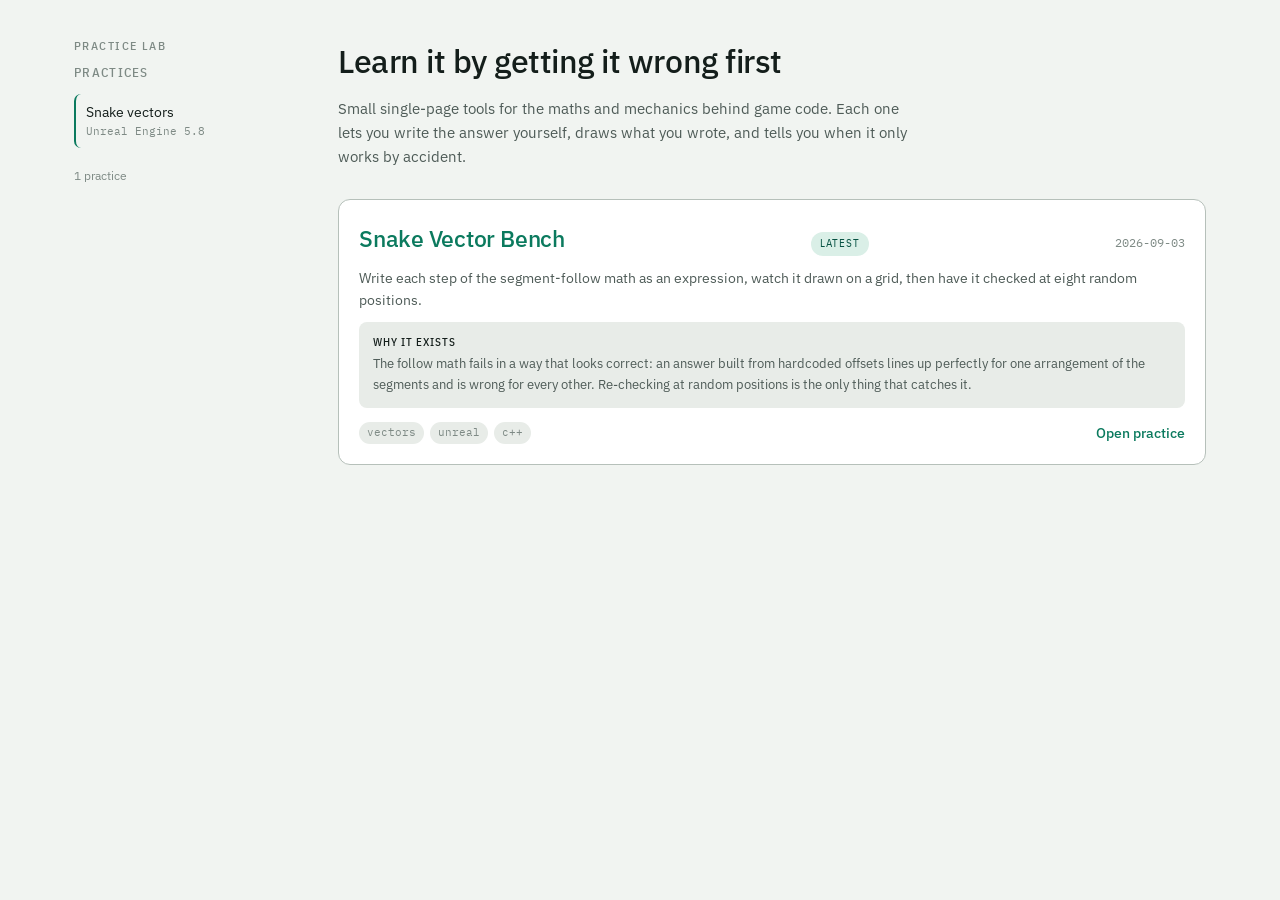
==== index.html @ f303b083 "Add Practice Lab site with the Snake Vector Bench A GitHub Pages site collecting small single-page p" ====
<!doctype html>
<html lang="en">
<head>
<meta charset="utf-8">
<meta name="viewport" content="width=device-width, initial-scale=1">
<title>Practice Lab</title>
<meta name="description" content="Small hands-on pages for game engine maths and mechanics — type the answer, see it drawn, get it checked.">
<link rel="preconnect" href="https://fonts.googleapis.com">
<link rel="preconnect" href="https://fonts.gstatic.com" crossorigin>
<link rel="stylesheet" href="https://fonts.googleapis.com/css2?family=IBM+Plex+Mono:wght@400;500&family=IBM+Plex+Sans+Condensed:wght@500&family=IBM+Plex+Sans:wght@400;500&display=swap">
<link rel="stylesheet" href="assets/site.css">
</head>
<body>
<div class="shell">
  <aside class="side">
    <p class="eyebrow">Practice lab</p>
    <h2>Practices</h2>
    <nav aria-label="All practices"><ul id="nav"></ul></nav>
    <p class="count" id="count"></p>
  </aside>

  <main>
    <div class="masthead">
      <h1>Learn it by getting it wrong first</h1>
      <p>Small single-page tools for the maths and mechanics behind game code. Each one lets you write the answer yourself, draws what you wrote, and tells you when it only works by accident.</p>
    </div>
    <div class="cards" id="cards"></div>
  </main>
</div>

<script src="assets/manifest.js"></script>
<script src="assets/site.js"></script>
</body>
</html>
---- assets/site.css ----
:root{
  --ground:#F1F4F1; --surface:#FFFFFF; --sunk:#E8ECE8;
  --ink:#141E1B; --ink-2:#4E5B57; --ink-3:#7E8A85;
  --line:#D4DBD6; --line-2:#B6C0BA;
  --accent:#0B7A5E; --accent-soft:#DAEFE7; --accent-ink:#075243;
}
@media (prefers-color-scheme: dark){
  :root:not([data-theme="light"]){
    --ground:#0F1617; --surface:#18211F; --sunk:#131B1A;
    --ink:#E5ECE8; --ink-2:#A2AFAA; --ink-3:#7A8681;
    --line:#283432; --line-2:#3A4744;
    --accent:#45D3A5; --accent-soft:#10312A; --accent-ink:#8DE8C6;
  }
}
:root[data-theme="dark"]{
  --ground:#0F1617; --surface:#18211F; --sunk:#131B1A;
  --ink:#E5ECE8; --ink-2:#A2AFAA; --ink-3:#7A8681;
  --line:#283432; --line-2:#3A4744;
  --accent:#45D3A5; --accent-soft:#10312A; --accent-ink:#8DE8C6;
}

*{box-sizing:border-box}
html{color-scheme:light dark}
body{
  margin:0;background:var(--ground);color:var(--ink);
  font-family:"IBM Plex Sans",system-ui,-apple-system,sans-serif;
  font-size:15px;line-height:1.6;
}
a{color:var(--accent);text-decoration:none}
a:hover{text-decoration:underline}
a:focus-visible{outline:2px solid var(--accent);outline-offset:3px;border-radius:4px}

.shell{max-width:1180px;margin:0 auto;padding:36px 24px 80px;display:grid;grid-template-columns:224px minmax(0,1fr);gap:40px;align-items:start}
@media (max-width:860px){.shell{grid-template-columns:1fr;gap:28px;padding-top:28px}}

.eyebrow{
  font-family:"IBM Plex Sans Condensed","IBM Plex Sans",sans-serif;
  font-weight:500;text-transform:uppercase;letter-spacing:.12em;
  font-size:12px;color:var(--ink-3);margin:0 0 8px;
}
.side{position:sticky;top:36px}
@media (max-width:860px){.side{position:static}}
.side h2{font-size:13px;font-weight:500;color:var(--ink-3);margin:0 0 10px;text-transform:uppercase;letter-spacing:.1em;font-family:"IBM Plex Sans Condensed",sans-serif}
.side nav ul{list-style:none;margin:0;padding:0;display:flex;flex-direction:column;gap:2px}
.side nav a{
  display:block;padding:7px 10px;border-radius:7px;color:var(--ink);
  border-left:2px solid transparent;font-size:14px;
}
.side nav a:hover{background:var(--sunk);text-decoration:none}
.side nav a[data-new=true]{border-left-color:var(--accent)}
.side nav .tag{display:block;font-size:11px;color:var(--ink-3);font-family:"IBM Plex Mono",monospace}
.side .count{margin:18px 0 0;font-size:12px;color:var(--ink-3)}

.masthead{margin:0 0 30px}
.masthead h1{font-size:32px;font-weight:500;letter-spacing:-.015em;margin:0 0 10px;text-wrap:balance}
.masthead p{margin:0;color:var(--ink-2);max-width:64ch}

.cards{display:grid;gap:16px;grid-template-columns:repeat(auto-fill,minmax(280px,1fr))}
.card{
  background:var(--surface);border:1px solid var(--line);border-radius:12px;
  padding:20px;display:flex;flex-direction:column;gap:10px;
}
.card.newest{grid-column:1/-1;border-color:var(--line-2)}
.card .top{display:flex;align-items:baseline;justify-content:space-between;gap:12px;flex-wrap:wrap}
.card h3{margin:0;font-size:19px;font-weight:500;letter-spacing:-.01em}
.card.newest h3{font-size:23px}
.card .when{font-family:"IBM Plex Mono",monospace;font-size:12px;color:var(--ink-3);font-variant-numeric:tabular-nums;white-space:nowrap}
.card p{margin:0;color:var(--ink-2);font-size:14px}
.card .why{
  margin:0;padding:12px 14px;border-radius:8px;background:var(--sunk);
  color:var(--ink-2);font-size:13px;
}
.card .why b{font-weight:500;color:var(--ink);font-family:"IBM Plex Sans Condensed",sans-serif;text-transform:uppercase;letter-spacing:.09em;font-size:11px;display:block;margin-bottom:3px}
.card .foot{display:flex;align-items:center;justify-content:space-between;gap:12px;margin-top:auto;padding-top:4px;flex-wrap:wrap}
.topics{display:flex;gap:6px;flex-wrap:wrap}
.topics span{
  font-family:"IBM Plex Mono",monospace;font-size:11px;padding:2px 8px;border-radius:99px;
  background:var(--sunk);color:var(--ink-3);
}
.badge{
  font-family:"IBM Plex Sans Condensed",sans-serif;text-transform:uppercase;letter-spacing:.09em;
  font-size:11px;padding:3px 9px;border-radius:99px;background:var(--accent-soft);color:var(--accent-ink);
}
.open{font-size:14px;font-weight:500}
.empty{background:var(--surface);border:1px solid var(--line);border-radius:12px;padding:24px;color:var(--ink-2)}
.empty code{font-family:"IBM Plex Mono",monospace;font-size:13px;background:var(--sunk);padding:2px 6px;border-radius:5px}
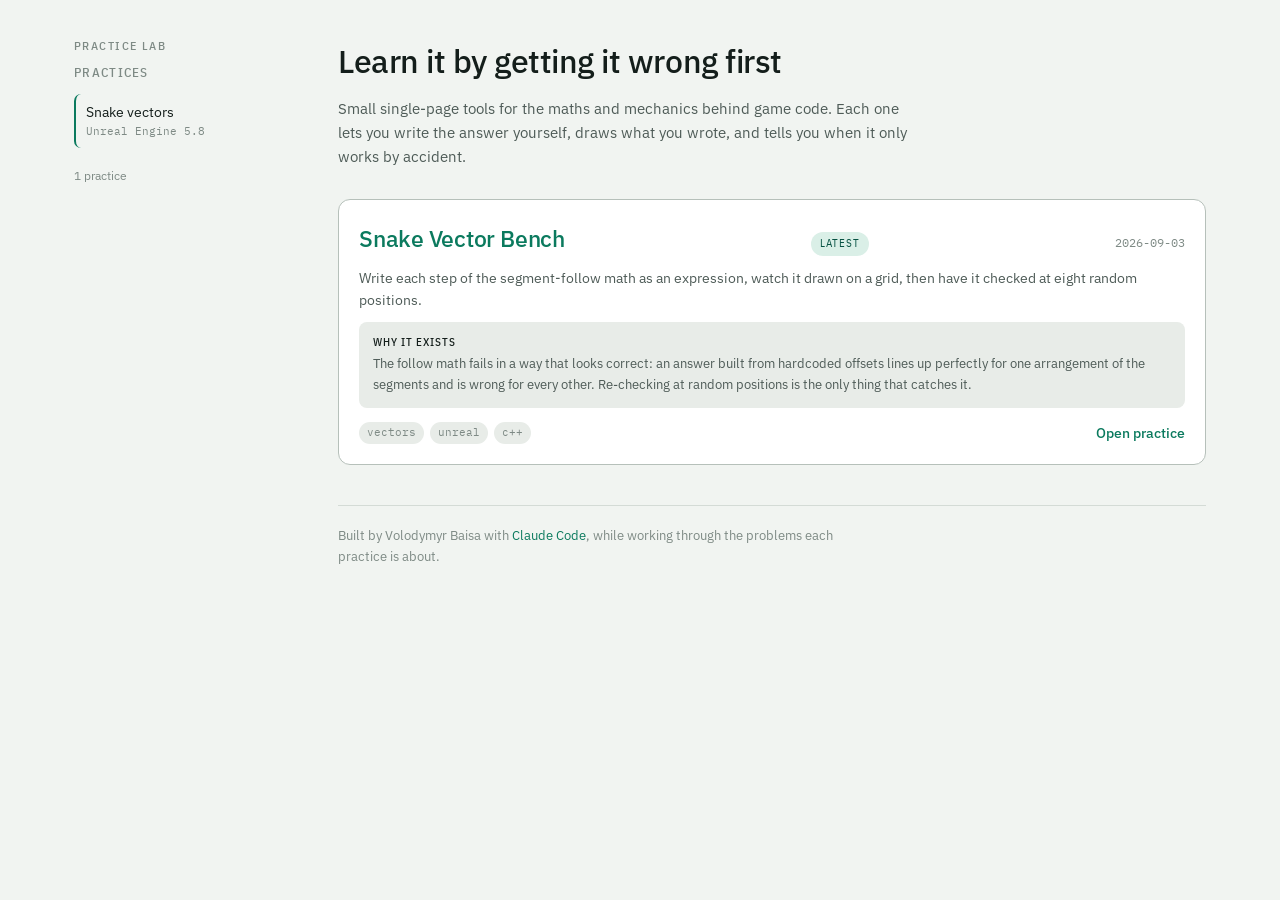
==== commit 6d2d9585: "Add a colophon crediting Claude Code Names the site's authorship on the root page and in the README," ====
--- a/index.html
+++ b/index.html
@@ -25,6 +25,10 @@
       <p>Small single-page tools for the maths and mechanics behind game code. Each one lets you write the answer yourself, draws what you wrote, and tells you when it only works by accident.</p>
     </div>
     <div class="cards" id="cards"></div>
+
+    <footer class="colophon">
+      <p>Built by Volodymyr Baisa with <a href="https://claude.com/claude-code">Claude Code</a>, while working through the problems each practice is about.</p>
+    </footer>
   </main>
 </div>
 
--- a/assets/site.css
+++ b/assets/site.css
@@ -82,5 +82,8 @@
   font-size:11px;padding:3px 9px;border-radius:99px;background:var(--accent-soft);color:var(--accent-ink);
 }
 .open{font-size:14px;font-weight:500}
+.colophon{margin-top:40px;padding-top:20px;border-top:1px solid var(--line)}
+.colophon p{margin:0;font-size:13px;color:var(--ink-3);max-width:64ch}
+
 .empty{background:var(--surface);border:1px solid var(--line);border-radius:12px;padding:24px;color:var(--ink-2)}
 .empty code{font-family:"IBM Plex Mono",monospace;font-size:13px;background:var(--sunk);padding:2px 6px;border-radius:5px}
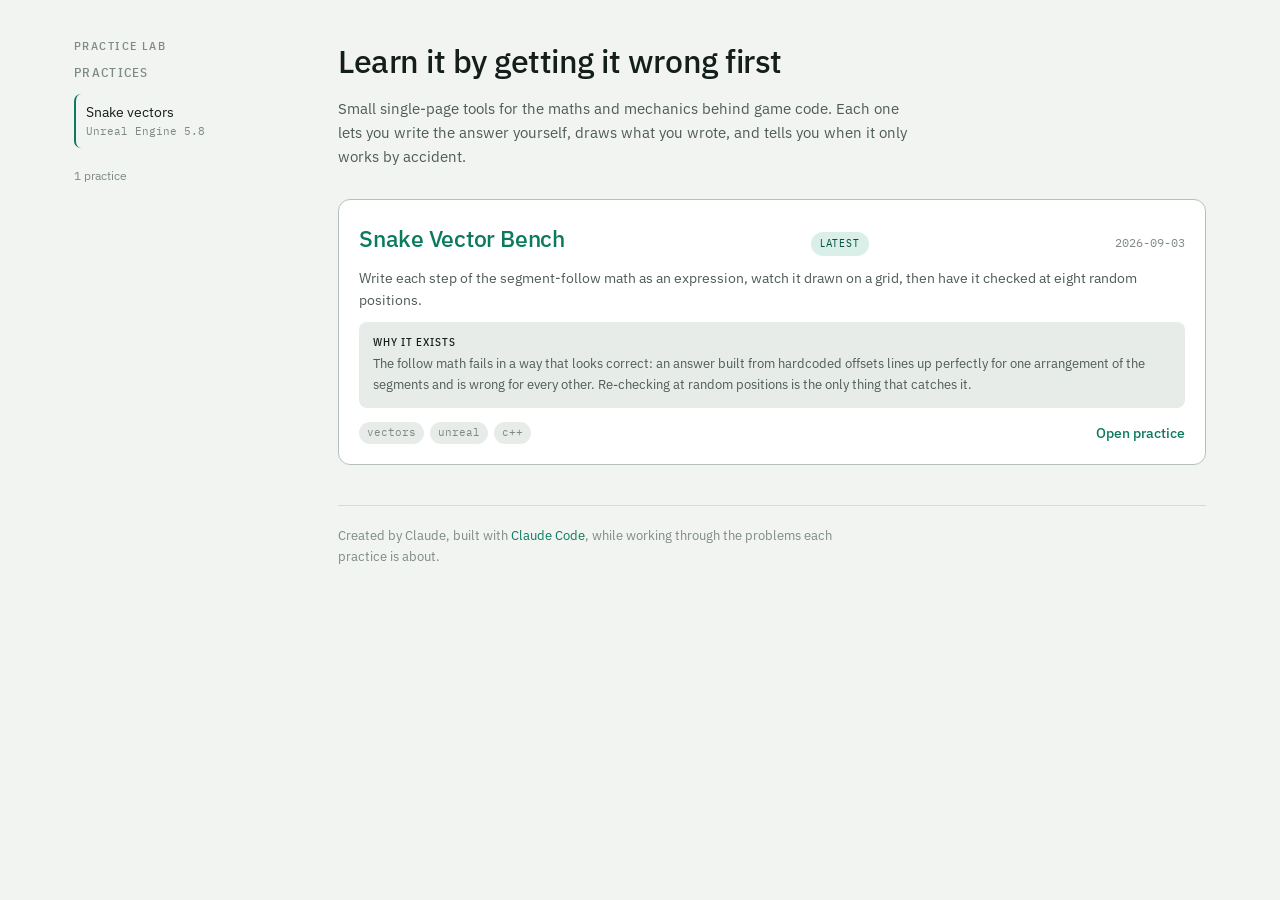
==== commit 5df12350: "State the Claude authorship at the top of the README Moves the credit from a trailing line to the li" ====
--- a/index.html
+++ b/index.html
@@ -27,7 +27,7 @@
     <div class="cards" id="cards"></div>
 
     <footer class="colophon">
-      <p>Built by Volodymyr Baisa with <a href="https://claude.com/claude-code">Claude Code</a>, while working through the problems each practice is about.</p>
+      <p>Created by Claude, built with <a href="https://claude.com/claude-code">Claude Code</a>, while working through the problems each practice is about.</p>
     </footer>
   </main>
 </div>
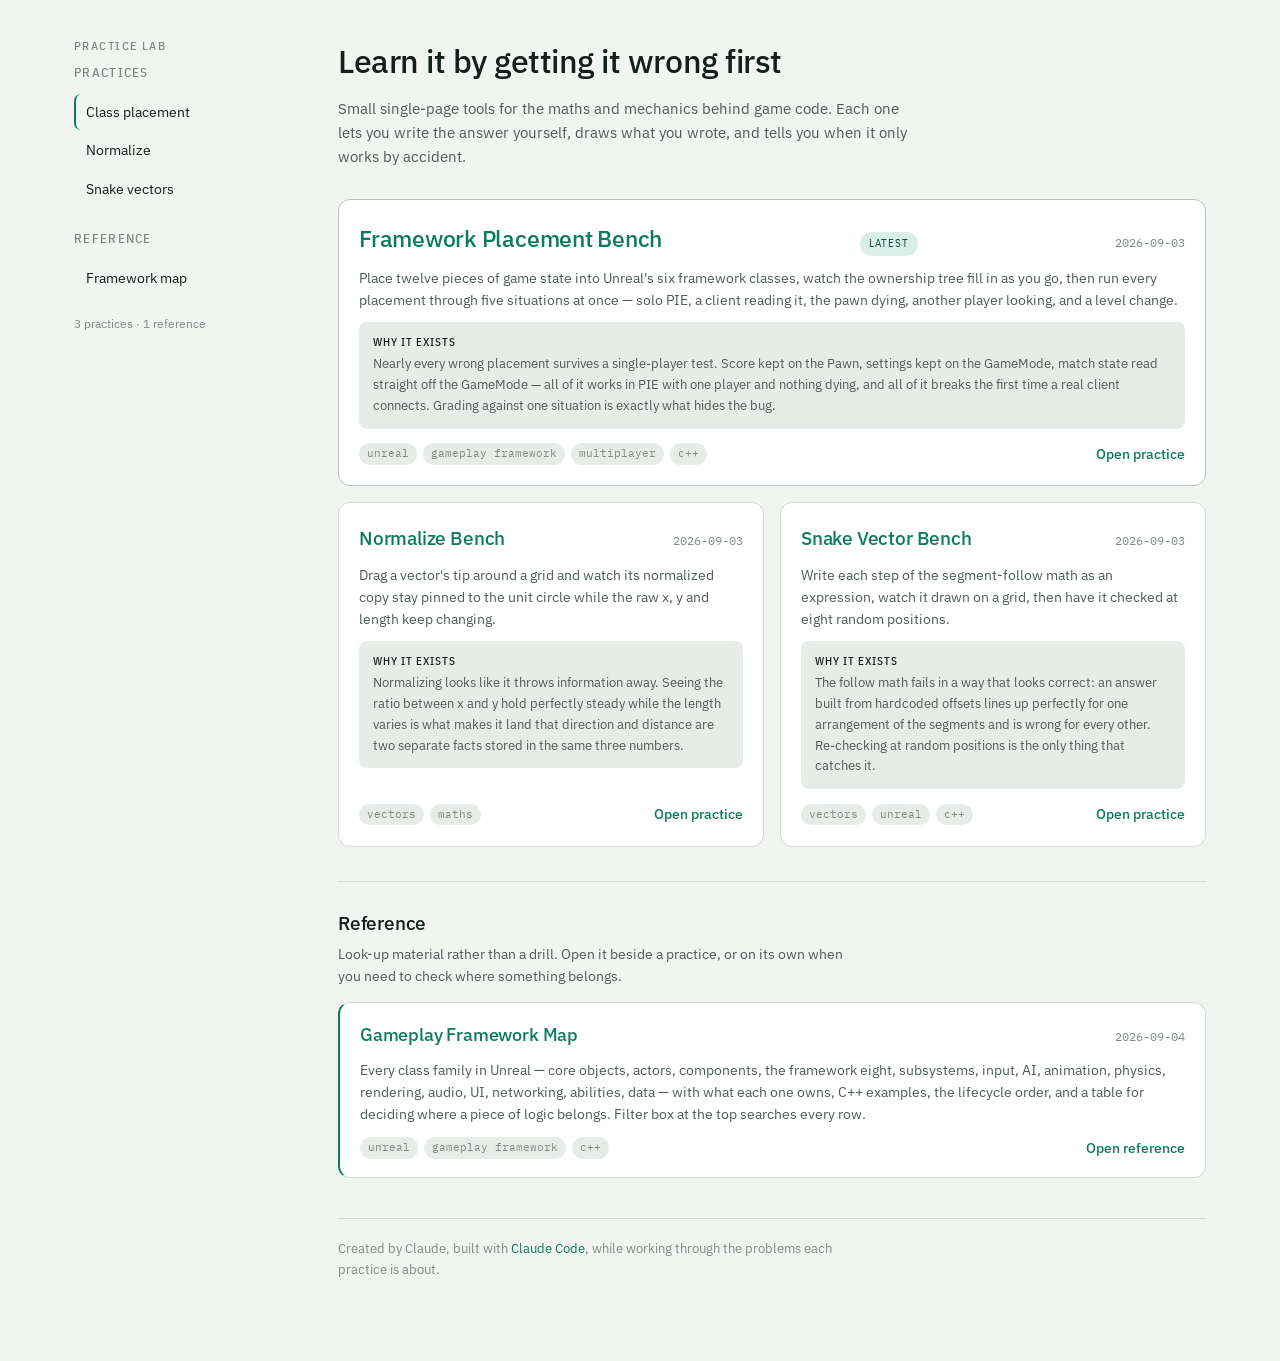
==== commit 72fe692c: "Add a References collection and the Gameplay Framework Map The class reference had nowhere to live: " ====
--- a/index.html
+++ b/index.html
@@ -16,6 +16,8 @@
     <p class="eyebrow">Practice lab</p>
     <h2>Practices</h2>
     <nav aria-label="All practices"><ul id="nav"></ul></nav>
+    <h2 class="second" data-ref-head hidden>Reference</h2>
+    <nav aria-label="All references"><ul id="refnav"></ul></nav>
     <p class="count" id="count"></p>
   </aside>
 
@@ -25,6 +27,14 @@
       <p>Small single-page tools for the maths and mechanics behind game code. Each one lets you write the answer yourself, draws what you wrote, and tells you when it only works by accident.</p>
     </div>
     <div class="cards" id="cards"></div>
+
+    <section class="refs" id="refs" hidden aria-label="Reference">
+      <div class="refs-head">
+        <h2>Reference</h2>
+        <p>Look-up material rather than a drill. Open it beside a practice, or on its own when you need to check where something belongs.</p>
+      </div>
+      <div class="reflist" id="reflist"></div>
+    </section>
 
     <footer class="colophon">
       <p>Created by Claude, built with <a href="https://claude.com/claude-code">Claude Code</a>, while working through the problems each practice is about.</p>
--- a/assets/site.css
+++ b/assets/site.css
@@ -48,7 +48,6 @@
 }
 .side nav a:hover{background:var(--sunk);text-decoration:none}
 .side nav a[data-new=true]{border-left-color:var(--accent)}
-.side nav .tag{display:block;font-size:11px;color:var(--ink-3);font-family:"IBM Plex Mono",monospace}
 .side .count{margin:18px 0 0;font-size:12px;color:var(--ink-3)}
 
 .masthead{margin:0 0 30px}
@@ -82,6 +81,24 @@
   font-size:11px;padding:3px 9px;border-radius:99px;background:var(--accent-soft);color:var(--accent-ink);
 }
 .open{font-size:14px;font-weight:500}
+.side .second{margin-top:22px}
+
+.refs{margin-top:34px;padding-top:26px;border-top:1px solid var(--line)}
+.refs-head{margin:0 0 14px}
+.refs-head h2{margin:0 0 5px;font-size:19px;font-weight:500;letter-spacing:-.01em}
+.refs-head p{margin:0;color:var(--ink-2);font-size:14px;max-width:64ch}
+.reflist{display:grid;gap:12px}
+.ref{
+  background:var(--surface);border:1px solid var(--line);border-radius:12px;
+  border-left:2px solid var(--accent);padding:18px 20px;
+  display:flex;flex-direction:column;gap:9px;
+}
+.ref .top{display:flex;align-items:baseline;justify-content:space-between;gap:12px;flex-wrap:wrap}
+.ref h3{margin:0;font-size:18px;font-weight:500;letter-spacing:-.01em}
+.ref .when{font-family:"IBM Plex Mono",monospace;font-size:12px;color:var(--ink-3);font-variant-numeric:tabular-nums;white-space:nowrap}
+.ref p{margin:0;color:var(--ink-2);font-size:14px}
+.ref .foot{display:flex;align-items:center;justify-content:space-between;gap:12px;flex-wrap:wrap;padding-top:2px}
+
 .colophon{margin-top:40px;padding-top:20px;border-top:1px solid var(--line)}
 .colophon p{margin:0;font-size:13px;color:var(--ink-3);max-width:64ch}
 
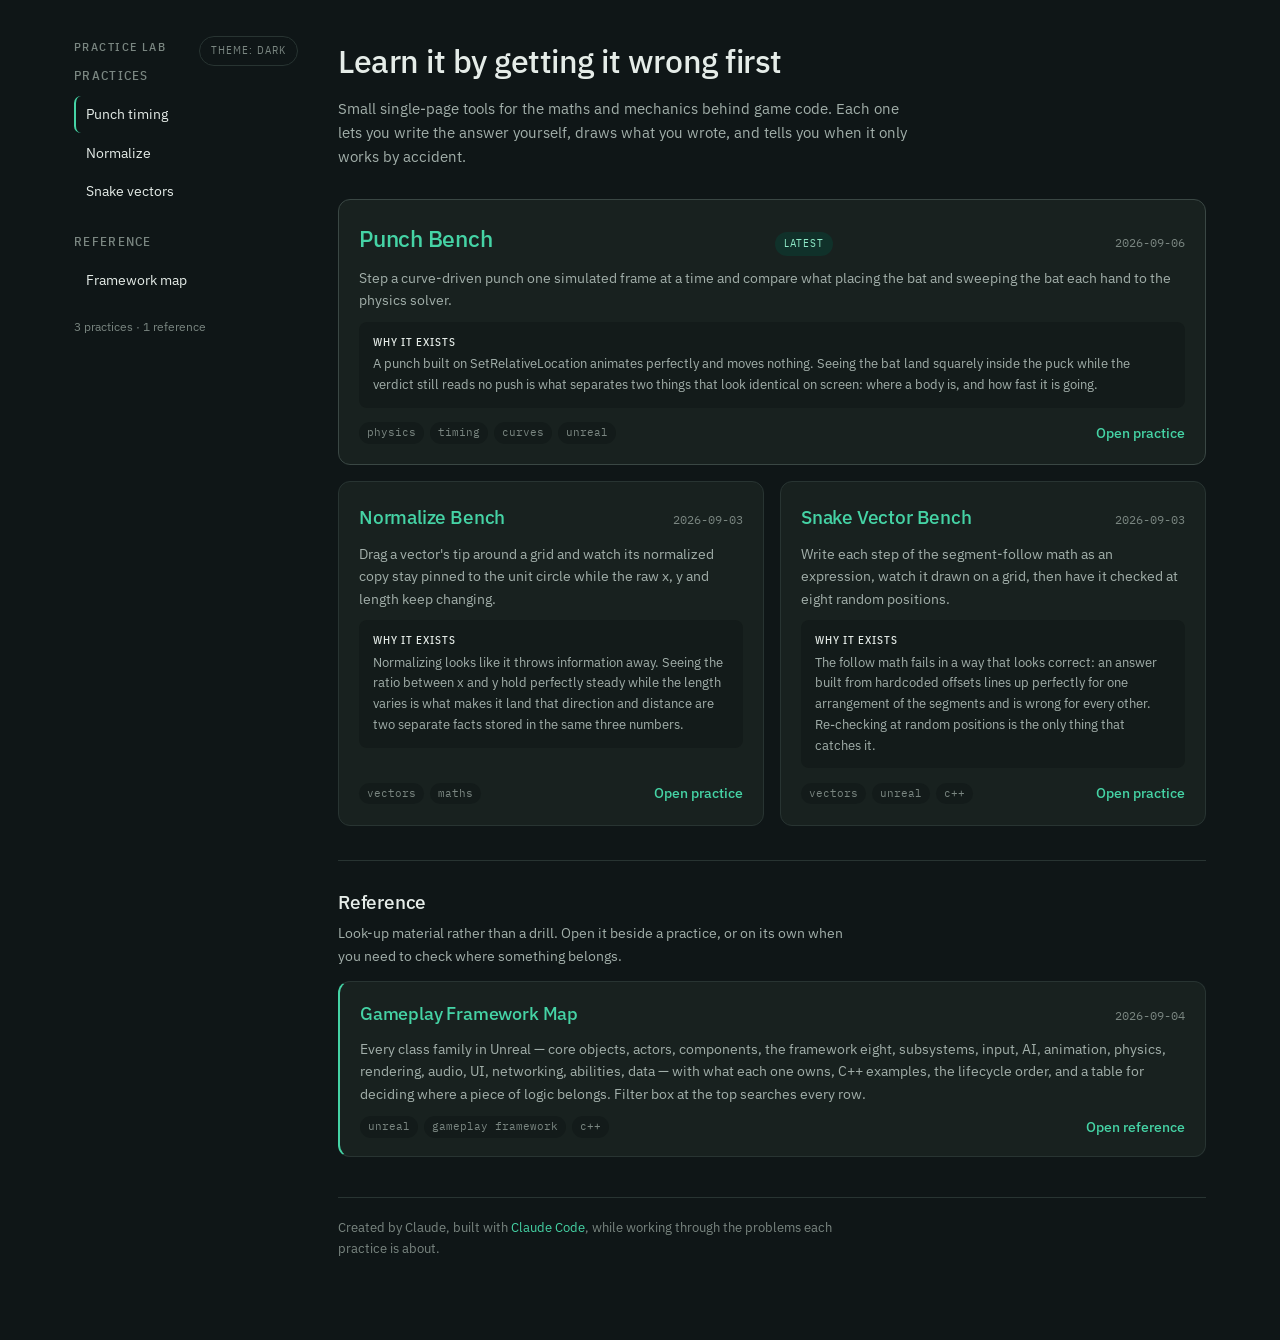
==== commit 0486c290: "Make the lab dark by default and add a theme toggle Every page already carried a full three-state pa" ====
--- a/index.html
+++ b/index.html
@@ -3,6 +3,7 @@
 <head>
 <meta charset="utf-8">
 <meta name="viewport" content="width=device-width, initial-scale=1">
+<script>(function(){var t="dark";try{var s=localStorage.getItem("lab-theme");if(s==="light"||s==="system")t=s;}catch(e){}if(t!=="system")document.documentElement.setAttribute("data-theme",t);})();</script>
 <title>Practice Lab</title>
 <meta name="description" content="Small hands-on pages for game engine maths and mechanics — type the answer, see it drawn, get it checked.">
 <link rel="preconnect" href="https://fonts.googleapis.com">
@@ -13,7 +14,10 @@
 <body>
 <div class="shell">
   <aside class="side">
-    <p class="eyebrow">Practice lab</p>
+    <div class="sidehead">
+      <p class="eyebrow">Practice lab</p>
+      <button type="button" class="theme" id="themeBtn">Theme: dark</button>
+    </div>
     <h2>Practices</h2>
     <nav aria-label="All practices"><ul id="nav"></ul></nav>
     <h2 class="second" data-ref-head hidden>Reference</h2>
@@ -44,5 +48,21 @@
 
 <script src="assets/manifest.js"></script>
 <script src="assets/site.js"></script>
+<script>
+(function(){
+  var order=["dark","light","system"];
+  var btn=document.getElementById("themeBtn");
+  if(!btn) return;
+  function read(){ try{ return localStorage.getItem("lab-theme")||"dark"; }catch(e){ return "dark"; } }
+  function apply(v){
+    if(v==="system") document.documentElement.removeAttribute("data-theme");
+    else document.documentElement.setAttribute("data-theme",v);
+    btn.textContent="Theme: "+v;
+    try{ localStorage.setItem("lab-theme",v); }catch(e){}
+  }
+  apply(read());
+  btn.addEventListener("click",function(){ apply(order[(order.indexOf(read())+1)%order.length]); });
+})();
+</script>
 </body>
 </html>
--- a/assets/site.css
+++ b/assets/site.css
@@ -1,4 +1,5 @@
 :root{
+  color-scheme:light;
   --ground:#F1F4F1; --surface:#FFFFFF; --sunk:#E8ECE8;
   --ink:#141E1B; --ink-2:#4E5B57; --ink-3:#7E8A85;
   --line:#D4DBD6; --line-2:#B6C0BA;
@@ -6,6 +7,7 @@
 }
 @media (prefers-color-scheme: dark){
   :root:not([data-theme="light"]){
+    color-scheme:dark;
     --ground:#0F1617; --surface:#18211F; --sunk:#131B1A;
     --ink:#E5ECE8; --ink-2:#A2AFAA; --ink-3:#7A8681;
     --line:#283432; --line-2:#3A4744;
@@ -13,6 +15,7 @@
   }
 }
 :root[data-theme="dark"]{
+  color-scheme:dark;
   --ground:#0F1617; --surface:#18211F; --sunk:#131B1A;
   --ink:#E5ECE8; --ink-2:#A2AFAA; --ink-3:#7A8681;
   --line:#283432; --line-2:#3A4744;
@@ -20,7 +23,7 @@
 }
 
 *{box-sizing:border-box}
-html{color-scheme:light dark}
+[hidden]{display:none!important}
 body{
   margin:0;background:var(--ground);color:var(--ink);
   font-family:"IBM Plex Sans",system-ui,-apple-system,sans-serif;
@@ -33,6 +36,14 @@
 .shell{max-width:1180px;margin:0 auto;padding:36px 24px 80px;display:grid;grid-template-columns:224px minmax(0,1fr);gap:40px;align-items:start}
 @media (max-width:860px){.shell{grid-template-columns:1fr;gap:28px;padding-top:28px}}
 
+.sidehead{display:flex;align-items:center;justify-content:space-between;gap:12px}
+.theme{
+  font:inherit;font-family:"IBM Plex Sans Condensed","IBM Plex Sans",sans-serif;
+  text-transform:uppercase;letter-spacing:.1em;font-size:11px;
+  color:var(--ink-3);background:none;border:1px solid var(--line);
+  padding:5px 11px;border-radius:99px;cursor:pointer;white-space:nowrap;
+}
+.theme:hover{color:var(--ink);border-color:var(--line-2)}
 .eyebrow{
   font-family:"IBM Plex Sans Condensed","IBM Plex Sans",sans-serif;
   font-weight:500;text-transform:uppercase;letter-spacing:.12em;
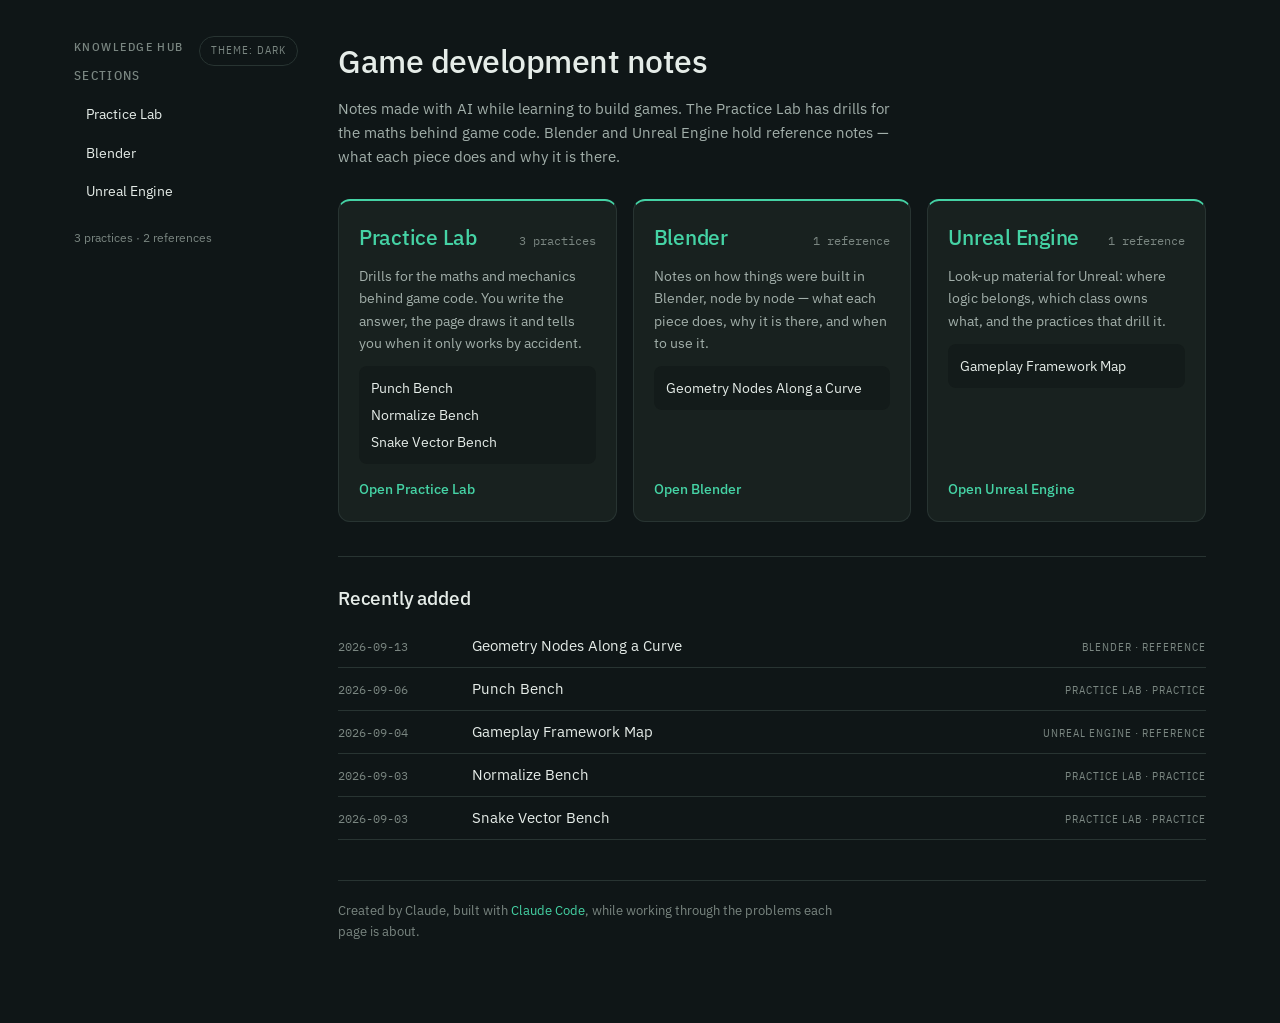
==== commit 8e5993a6: "Drop the mistakes list from the Geometry Nodes page Removes the "What went wrong, and the fix" secti" ====
--- a/index.html
+++ b/index.html
@@ -4,44 +4,40 @@
 <meta charset="utf-8">
 <meta name="viewport" content="width=device-width, initial-scale=1">
 <script>(function(){var t="dark";try{var s=localStorage.getItem("lab-theme");if(s==="light"||s==="system")t=s;}catch(e){}if(t!=="system")document.documentElement.setAttribute("data-theme",t);})();</script>
-<title>Practice Lab</title>
-<meta name="description" content="Small hands-on pages for game engine maths and mechanics — type the answer, see it drawn, get it checked.">
+<title>Knowledge Hub</title>
+<meta name="description" content="Game development notes made with AI: practice drills for game maths, and reference notes for Blender and Unreal Engine.">
 <link rel="preconnect" href="https://fonts.googleapis.com">
 <link rel="preconnect" href="https://fonts.gstatic.com" crossorigin>
 <link rel="stylesheet" href="https://fonts.googleapis.com/css2?family=IBM+Plex+Mono:wght@400;500&family=IBM+Plex+Sans+Condensed:wght@500&family=IBM+Plex+Sans:wght@400;500&display=swap">
 <link rel="stylesheet" href="assets/site.css">
 </head>
-<body>
+<body data-page="hub">
 <div class="shell">
   <aside class="side">
     <div class="sidehead">
-      <p class="eyebrow">Practice lab</p>
+      <p class="eyebrow">Knowledge hub</p>
       <button type="button" class="theme" id="themeBtn">Theme: dark</button>
     </div>
-    <h2>Practices</h2>
-    <nav aria-label="All practices"><ul id="nav"></ul></nav>
-    <h2 class="second" data-ref-head hidden>Reference</h2>
-    <nav aria-label="All references"><ul id="refnav"></ul></nav>
+    <h2>Sections</h2>
+    <nav aria-label="Sections"><ul id="nav"></ul></nav>
     <p class="count" id="count"></p>
   </aside>
 
   <main>
     <div class="masthead">
-      <h1>Learn it by getting it wrong first</h1>
-      <p>Small single-page tools for the maths and mechanics behind game code. Each one lets you write the answer yourself, draws what you wrote, and tells you when it only works by accident.</p>
+      <h1>Game development notes</h1>
+      <p>Notes made with AI while learning to build games. The Practice Lab has drills for the maths behind game code. Blender and Unreal Engine hold reference notes — what each piece does and why it is there.</p>
     </div>
-    <div class="cards" id="cards"></div>
 
-    <section class="refs" id="refs" hidden aria-label="Reference">
-      <div class="refs-head">
-        <h2>Reference</h2>
-        <p>Look-up material rather than a drill. Open it beside a practice, or on its own when you need to check where something belongs.</p>
-      </div>
-      <div class="reflist" id="reflist"></div>
+    <div class="sections" id="sections"></div>
+
+    <section class="recent-wrap" aria-label="Recently added">
+      <h2>Recently added</h2>
+      <ul class="recent" id="recent"></ul>
     </section>
 
     <footer class="colophon">
-      <p>Created by Claude, built with <a href="https://claude.com/claude-code">Claude Code</a>, while working through the problems each practice is about.</p>
+      <p>Created by Claude, built with <a href="https://claude.com/claude-code">Claude Code</a>, while working through the problems each page is about.</p>
     </footer>
   </main>
 </div>
--- a/assets/site.css
+++ b/assets/site.css
@@ -110,6 +110,36 @@
 .ref p{margin:0;color:var(--ink-2);font-size:14px}
 .ref .foot{display:flex;align-items:center;justify-content:space-between;gap:12px;flex-wrap:wrap;padding-top:2px}
 
+/* ---------------- hub ---------------- */
+.sections{display:grid;gap:16px;grid-template-columns:repeat(auto-fill,minmax(260px,1fr))}
+.seccard{
+  background:var(--surface);border:1px solid var(--line);border-top:2px solid var(--accent);
+  border-radius:12px;padding:20px;display:flex;flex-direction:column;gap:10px;
+}
+.seccard .top{display:flex;align-items:baseline;justify-content:space-between;gap:12px;flex-wrap:wrap}
+.seccard h3{margin:0;font-size:21px;font-weight:500;letter-spacing:-.012em}
+.seccard .when{font-family:"IBM Plex Mono",monospace;font-size:12px;color:var(--ink-3);white-space:nowrap}
+.seccard p{margin:0;color:var(--ink-2);font-size:14px}
+.seccard .latest{list-style:none;margin:2px 0 0;padding:10px 12px;border-radius:8px;background:var(--sunk);display:flex;flex-direction:column;gap:3px}
+.seccard .latest a{font-size:14px;color:var(--ink)}
+.seccard .latest a:hover{color:var(--accent)}
+.seccard .open{margin-top:auto;padding-top:4px}
+
+.recent-wrap{margin-top:34px;padding-top:26px;border-top:1px solid var(--line)}
+.recent-wrap h2{margin:0 0 12px;font-size:19px;font-weight:500;letter-spacing:-.01em}
+.recent{list-style:none;margin:0;padding:0;display:flex;flex-direction:column}
+.recent li{display:grid;grid-template-columns:7.5rem minmax(0,1fr) auto;gap:14px;align-items:baseline;padding:9px 0;border-bottom:1px solid var(--line)}
+.recent .when{font-family:"IBM Plex Mono",monospace;font-size:12px;color:var(--ink-3);font-variant-numeric:tabular-nums}
+.recent .title{font-size:15px;color:var(--ink)}
+.recent .title:hover{color:var(--accent)}
+.recent .kind{font-family:"IBM Plex Sans Condensed",sans-serif;text-transform:uppercase;letter-spacing:.09em;font-size:11px;color:var(--ink-3);white-space:nowrap}
+@media (max-width:600px){.recent li{grid-template-columns:1fr;gap:2px}}
+
+.side .back{display:inline-block;margin:14px 0 4px;font-family:"IBM Plex Sans Condensed",sans-serif;text-transform:uppercase;letter-spacing:.1em;font-size:11px;color:var(--ink-3)}
+.side .back:hover{color:var(--accent);text-decoration:none}
+.side h2.second:first-of-type{margin-top:18px}
+.related{margin-top:34px;padding-top:26px;border-top:1px solid var(--line)}
+
 .colophon{margin-top:40px;padding-top:20px;border-top:1px solid var(--line)}
 .colophon p{margin:0;font-size:13px;color:var(--ink-3);max-width:64ch}
 
